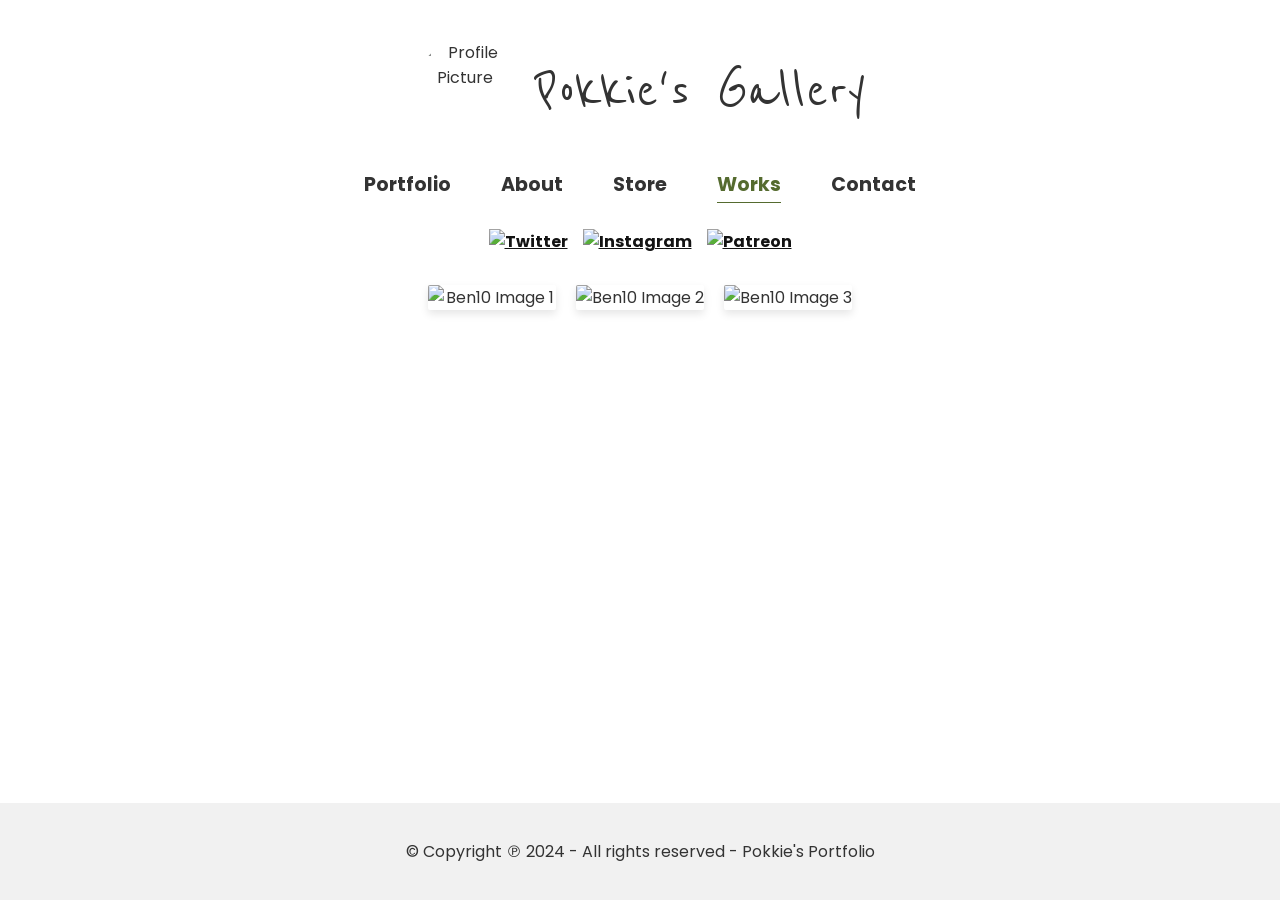
==== commissions.html @ a72106c8 "Add files via upload" ====
<!DOCTYPE html>
<html lang="pt-BR">

<head>
    <meta charset="UTF-8">
    <meta name="viewport" content="width=device-width, initial-scale=1.0">
    <title>Gallery Pokkie</title>
    <link rel="stylesheet" href="styles.css">
    <link rel="icon" href="img/pfp.png">
    <link href="https://fonts.googleapis.com/css2?family=Poppins:wght@400&display=swap" rel="stylesheet">
    <link rel="preconnect" href="https://fonts.googleapis.com">
    <link rel="preconnect" href="https://fonts.gstatic.com" crossorigin>
    <link href="https://fonts.googleapis.com/css2?family=Reenie+Beanie&display=swap" rel="stylesheet">
    <link rel="stylesheet" href="https://cdn.jsdelivr.net/npm/locomotive-scroll@4.1.3/dist/locomotive-scroll.min.css">
</head>

<body>
    <div class="container" data-scroll-container>
        <header>
            <div class="header-content">
                <img src="img/pfp.png" alt="Profile Picture" class="profile-pic">
                <h1 class="reenie-beanie-regular header-title">Pokkie's Gallery</h1>
            </div>
        </header>
        <nav>
            <ul>
                <li><a href="index.html">Portfolio</a></li>
                <li><a href="about.html">About</a></li>
                <li><a href="terms.html">Store</a></li>
                <li class="selected"><a href="works.html">Works</a></li>
                <li><a href="contact.html">Contact</a></li>
            </ul>
        </nav>
        <div class="social-links">
            <a href="https://twitter.com/saypokkie" target="_blank"><img src="img/tt.png" alt="Twitter"></a>
            <a href="https://www.instagram.com/saypokkie/" target="_blank"><img src="img/insta.png" alt="Instagram"></a>
            <a href="https://www.patreon.com/saypokkie" target="_blank"><img src="img/patreon.png" alt="Patreon"></a>
        </div>
        <main>
            <section class="portfolio-ben10">
                <div class="portfolio-ben10-grid">
                    <!-- Adicione suas imagens do portfólio aqui -->
                    <img src="img\comms\comms1.png" data-full="img\comms\comms1.png" alt="Ben10 Image 1"
                        data-title="Ghaell the Duck" data-date="18/12/2023" data-about="To be added"
                        data-history="To be added">
                    <img src="img\comms\comms2.png" data-full="img\comms\comms2.png" alt="Ben10 Image 2"
                        data-title="Ghaell the Duck with hat" data-date="18/12/2023" data-about="To be added"
                        data-history="To be added">
                    <img src="img\comms\comms3.png" data-full="img\comms\comms3.png" alt="Ben10 Image 3"
                        data-title="Ghaell's Family" data-date="21/12/2023" data-about="To be added"
                        data-history="To be added">
                </div>
            </section>
        </main>
        <footer>
            <p>&copy; Copyright ℗ 2024 - All rights reserved - Pokkie's Portfolio</p>
        </footer>
    </div>

    <div id="lightbox" class="lightbox">
        <span class="prev">&lt;</span>
        <span class="next">&gt;</span>
        <span class="close">&times;</span>
        <div class="lightbox-content">
            <img id="lightbox-img">
            <div class="info-box">
                <h2 id="lightbox-title"></h2>
                <p id="lightbox-date"></p>
                <div>
                    <h3>About:</h3>
                    <p id="lightbox-about"></p>
                </div>
                <div>
                    <h3>History:</h3>
                    <p id="lightbox-history"></p>
                </div>
            </div>
        </div>
    </div>
    <script src="https://cdn.jsdelivr.net/npm/locomotive-scroll@4.1.3/dist/locomotive-scroll.min.js"></script>
    <script src="https://code.jquery.com/jquery-3.6.0.min.js"></script>
    <script src="https://cdn.jsdelivr.net/npm/elevatezoom-plus@1.1.21/jquery.elevatezoom.min.js"></script>
    <script src="script.js"></script>
</body>

</html>
---- styles.css ----
html {
    scroll-behavior: smooth;
}

body {
    display: flex;
    flex-direction: column;
    min-height: 100vh;
    margin: 0;
    padding: 0;
    font-family: 'Poppins', sans-serif;
    background-color: #fff;
    color: #333;
}

.container {
    flex: 1;
    display: flex;
    flex-direction: column;
}

[data-scroll-container] {
    overflow: hidden;
}

.fixed-position {
    position: fixed;
    width: 100%;
    overflow: hidden;
}

#page-content {
    flex: 1;
    transition: filter 0.3s ease;
}

.blur {
    filter: blur(5px);
}

header {
    background-color: #fff;
    padding: 20px;
    text-align: center;
}

.header-content {
    display: flex;
    align-items: center;
    justify-content: center;
    flex-wrap: wrap;
    margin-top: 20px;
}

.profile-pic {
    border-radius: 50%;
    width: 100px;
    height: 100px;
    margin-right: 20px;
}

header h1 {
    font-size: 3em;
    margin: 0;
}

nav {
    background-color: #fff;
    padding: 10px 0;
}

nav ul {
    list-style: none;
    margin: 0;
    padding: 0;
    display: flex;
    justify-content: center;
    flex-wrap: nowrap;
    gap: 20px;
}

nav ul li {
    margin: 0 15px;
}

nav ul li a {
    color: #333;
    text-decoration: none;
    font-size: 1.2em;
    position: relative;
}

nav ul li.selected a {
    color: #556B2F;
    text-decoration: none;
}

nav ul li.selected a::after {
    content: '';
    position: absolute;
    left: 0;
    bottom: -5px;
    width: 100%;
    height: 1px;
    background-color: #556B2F;
}

nav ul li a:hover,
nav ul li a:focus {
    color: #556B2F;
}

.social-links {
    display: flex;
    justify-content: center;
    gap: 15px;
    margin: 20px 0;
    margin-bottom: 11px;
    flex-wrap: nowrap;
}

.social-links img {
    width: 27px;
    height: 27px;
}

main {
    flex: 1;
    padding: 0 20px 20px;
    max-width: 1200px;
    margin: 0 auto;
}

.portfolio {
    text-align: center;
    margin-top: 20px;
}

.portfolio-grid {
    column-count: 3;
    column-gap: 20px;
    margin-top: 20px;
}

.portfolio-grid img {
    width: 100%;
    height: auto;
    margin-bottom: 20px;
    border-radius: 2px;
    box-shadow: 0 4px 8px rgba(0, 0, 0, 0.1);
    display: block;
}

body.fixed {
    overflow: hidden;
}

.lightbox {
    display: none; /* Esconde o lightbox inicialmente */
    position: fixed;
    z-index: 1000;
    left: 0;
    top: 0;
    width: 100%;
    height: 100%;
    overflow: auto;
    background-color: rgba(0,0,0,0.9); /* Cor de fundo com opacidade */
    justify-content: center;
    align-items: center;
}

.lightbox-content {
    display: flex;
    flex-direction: row;
    align-items: center;
    justify-content: center;
    width: 95%; /* Aumente a largura geral */
    height: 85%;
    max-width: 90%; /* Aumente a largura máxima */
    max-height: 90%;
    box-sizing: border-box;
    overflow: hidden;
}

.lightbox-content img {
    max-width: 100%;
    max-height: 100%;
    object-fit: contain;
    margin-right: 20px;
    box-sizing: border-box;
}

.info-box {
    color: white;
    max-width: 40%;
    max-height: 100%;
    overflow-y: auto;
    box-sizing: border-box;
}

.info-box h2,
.info-box p {
    margin: 0;
    margin-bottom: 10px;
}

.lightbox .prev,
.lightbox .next,
.lightbox .close {
    position: absolute;
    color: white;
    font-size: 2em;
    cursor: pointer;
    padding: 10px;
}

.lightbox .prev,
.lightbox .next {
    top: 50%;
    width: auto;
    padding: 16px;
    margin-top: -22px;
    font-weight: bold;
    font-size: 20px;
    transition: 0.6s ease;
    border-radius: 0 3px 3px 0;
    user-select: none;
    background-color: rgba(0,0,0,0.4);
}

.lightbox .prev {
    left: 20px;
    border-radius: 3px 0 0 3px;
}

.lightbox .next {
    right: 20px;
    border-radius: 0 3px 3px 0;
}

.lightbox .prev:hover,
.lightbox .next:hover {
    background-color: rgba(0,0,0,0.8);
}

.lightbox .close {
    position: absolute;
    top: 20px;
    right: 35px;
    color: #fff;
    font-size: 40px;
    font-weight: bold;
    transition: 0.3s;
}

.lightbox .close:hover,
.lightbox .close:focus {
    color: #bbb;
    text-decoration: none;
    cursor: pointer;
}

@media screen and (max-width: 1600px) {
    .lightbox-content {
        flex-direction: row;
        align-items: center;
    }

    .lightbox-content img {
        max-width: 90%;
        max-height: 90%;
        margin-right: 0;
        margin-bottom: 20px;
    }

    .info-box {
        color: white;
        max-width: 100%;
        max-height: 100%;
        overflow-y: auto;
        box-sizing: border-box;
        margin-left: 1em;
        word-wrap: break-word;
        overflow-wrap: break-word;
        white-space: normal;
    }

    .info-box h2,
    .info-box h3 { /* Adiciona h3 aqui */
        font-size: 1.5em;
    }

    .info-box p {
        font-size: 1em;
    }

}

@media screen and (max-width: 1450px) {
    .lightbox-content {
        flex-direction: column;
        align-items: center;
    }

    .lightbox-content img {
        max-width: 100%;
        max-height: 70%;
        margin-right: 0;
        margin-bottom: 20px;
    }

    .info-box {
        max-width: 100%;
        word-wrap: break-word;
        overflow-wrap: break-word;
        white-space: normal;
    }

    .info-box h2,
    .info-box h3 { /* Adiciona h3 aqui */
        font-size: 1.2em;
    }

    .info-box p {
        font-size: 0.9em;
    }
}

footer {
    text-align: center;
    padding: 20px;
    background-color: #f1f1f1;
    color: #333;
    margin-top: auto;
}

.works {
    display: flex;
    flex-direction: column;
    align-items: center;
    gap: 20px;
    padding: 20px;
}

.work-block {
    display: flex;
    align-items: center;
    gap: 20px;
    width: 80%;
    border: 1px solid #ddd;
    padding: 10px;
    border-radius: 5px;
    box-shadow: 0 4px 8px rgba(0, 0, 0, 0.1);
    text-decoration: none;
}

.work-block img {
    width: 150px;
    height: auto;
    border-radius: 5px;
}

.work-info {
    display: flex;
    flex-direction: column;
}

.work-title {
    display: block;
    font-size: 1.25em;
    margin-block-start: 1em;
    margin-block-end: 0.3em;
    margin-inline-start: 0px;
    margin-inline-end: 0px;
    font-weight: bold;
    unicode-bidi: isolate;
    color: #333;
    text-decoration-color: #333; /* Adicionado */
}

.work-subtitle {
    display: block;
    font-size: 1em;
    margin-block-start: 0em;
    margin-block-end: 0.5em;
    margin-inline-start: 0px;
    margin-inline-end: 0px;
    font-weight: lighter;
    unicode-bidi: isolate;
    color: #7a7a7a;
    text-decoration-color: #7a7a7a; /* Adicionado */
}

.work-text {
    display: block;
    margin-block-start: 0.5em;
    margin-block-end: 1em;
    margin-inline-start: 0px;
    margin-inline-end: 0px;
    unicode-bidi: isolate;
    color: #afafaf;
    text-decoration-color: #afafaf; /* Adicionado */
}

.about-text {
    padding: 10px;
    padding-left: 20%;
    padding-right: 20%;
}

@media (max-width: 1200px) {
    .portfolio-grid, .portfolio-ben10-grid-2, .portfolio-ben10-grid {
        column-count: 3;
    }
}

@media (max-width: 768px) {
    .portfolio-grid, .portfolio-ben10-grid-2, .portfolio-ben10-grid {
        column-count: 2;
    }

    header h1 {
        font-size: 2em;
    }

    nav ul {
        flex-direction: row;
        flex-wrap: nowrap;
        align-items: center;
        gap: 10px;
    }

    nav ul li {
        margin: 0 10px;
    }

    nav ul li a {
        font-size: 1em;
    }

    .social-links {
        flex-direction: row;
        flex-wrap: nowrap;
        gap: 10px;
    }

    .about-text {
        padding: 10px;
        padding-left: 10%;
        padding-right: 10%;
    }

    .work-block {
        flex-direction: column;
        align-items: center;
    }

    .work-block img {
        width: 100px;
    }

    .work-info {
        align-items: center;
        text-align: center;
    }
}

@media (max-width: 480px) {
    .portfolio-grid, .portfolio-ben10-grid-2, .portfolio-ben10-grid {
        column-count: 2;
    }

    .profile-pic {
        width: 80px;
        height: 80px;
        margin-right: 10px;
    }

    header h1 {
        font-size: 1.5em;
    }

    .social-links {
        flex-direction: row;
        flex-wrap: nowrap;
        gap: 5px;
    }

    .social-links img {
        width: 24px;
        height: 24px;
    }

    nav ul {
        flex-direction: row;
        flex-wrap: nowrap;
        align-items: center;
        padding-left: 0px;
        gap: 5px;
    }

    nav ul li {
        margin: 0 5px;
    }

    nav ul li a {
        font-size: 0.9em;
    }

    .about-content {
        flex-direction: column;
        align-items: flex-start;
    }

    .about-intro {
        flex-direction: column;
        align-items: flex-start;
    }

    .about-intro img {
        margin-top: 20px;
    }

    .about-text {
        padding: 10px;
        padding-left: 10%;
        padding-right: 10%;
    }
    
    .story-text {
        padding: 10px;
        padding-left: 10px;
        padding-right: 10px;
    }

    .story-image {
        margin-top: 20px;
        width: 100%;
    }

    .work-block {
        flex-direction: column;
        align-items: center;
    }

    .work-block img {
        width: 100px;
    }

    .work-info {
        align-items: center;
        text-align: center;
    }
}

@media (max-width: 320px) {
    .portfolio-grid, .portfolio-ben10-grid-2, .portfolio-ben10-grid {
        column-count: 1;
        column-gap: 10px;
    }
    .about-text {
        padding: 10px;
        padding-left: 3%;
        padding-right: 3%;
    }
    
    .story-text {
        padding: 10px;
        padding-left: 10px;
        padding-right: 10px;
    }
}

.reenie-beanie-regular {
    font-family: "Reenie Beanie", cursive;
    font-weight: 400;
    font-style: normal;
    font-size: 4em;
}

.about-content {
    display: flex;
    flex-direction: column;
    align-items: center;
}

.about-title {
    font-size: 3em;
    margin-bottom: 20px;
    text-align: center;
}

.faq-title {
    font-size: 4em;
    margin-bottom: 20px;
    text-align: center;
    margin-top: 20px;
}

.about-intro {
    display: flex;
    flex-direction: column;
    align-items: center;
}

.about-image {
    margin-top: 20px;
    width: 40%;
    height: auto;
    border-radius: 2px;
    box-shadow: 0 4px 8px rgba(0, 0, 0, 0.1);
}

h3 {
    text-align: left;
}

.about .about-text, .about .story-text {
    text-align: center;
    line-height: 1.4;
    margin: 10px 0;
}

.story-text {
    padding: 10px;
    padding-left: 20px;
    padding-right: 20px;
}

.story-image {
    margin-top: 20px;
    width: 100%;
    height: auto;
    border-radius: 2px;
    box-shadow: 0 4px 8px rgba(0, 0, 0, 0.1);
}

@media (max-width: 768px) {
    .header-title {
        font-size: 3em;
        text-align: center;
    }

    .profile-pic {
        width: 80px;
        height: 80px;
        margin-right: 10px;
    }
}

@media (max-width: 480px) {
    .header-title {
        font-size: 2.5em;
    }

    .profile-pic {
        width: 60px;
        height: 60px;
        margin-right: 10px;
    }
    
    .work-title {
        text-align: center;
    }
}

@media (max-width: 320px) {
    .portfolio-grid {
        column-count: 1;
        column-gap: 10px;
    }

    .about-title {
        font-size: 3em;
        text-align: center;
    }

    .work-title {
        text-align: center;
    }
}

.contact-form {
    display: flex;
    flex-direction: column;
    align-items: left;
    max-width: 400px;
    margin: 0 auto;
    padding: 1rem;
    border: 1px solid #ffffff;
    border-radius: 5px;
    background-color: #ffffff;
}

.contact-form label {
    margin-top: 0.5rem;
    margin-bottom: 0.2rem;
    font-family: 'Poppins', sans-serif;
    font-weight: 400;
    color: #131313;
}

.contact-form input,
.contact-form textarea {
    width: 100%;
    padding: 0.5rem;
    margin-bottom: 1rem;
    border: 1px solid #ccc;
    border-radius: 5px;
    font-family: 'Poppins', sans-serif;
    align-self: center;
}

.contact-form button {
    padding: 0.8em 1.8em;
    border: 1px solid #556B2F;
    border-radius: 50px;
    background-color: #ffffff;
    color: #556B2F;
    font-family: 'Poppins', sans-serif;
    cursor: pointer;
    font-size: 1rem;
    margin: 0 auto;
    display: block;
}

.contact-form button:hover {
    background-color: #556B2F;
    color: #ffffff;
}

a {
    color: #131313;
    text-decoration: underline;
    font-weight: bold;
}
a:hover {
    text-decoration: underline;
    text-decoration-color: #131313;
}

.portfolio-ben10,
.portfolio-ben10-2 {
    text-align: center;
    margin-top: 20px;
}

.portfolio-ben10-grid {
    display: grid;
    grid-template-columns: repeat(3, 1fr); /* 3 colunas fixas */
    gap: 20px;
    margin-top: 20px;
    justify-items: center;
}

.portfolio-ben10-grid img {
    width: 100%;
    height: auto;
    border-radius: 2px;
    box-shadow: 0 4px 8px rgba(0, 0, 0, 0.1);
    transition: transform 0.3s ease, box-shadow 0.3s ease;
}

.portfolio-ben10-grid img:hover,
.portfolio-ben10-grid-2 img:hover {
    transform: scale(1.05);
    box-shadow: 0 8px 16px rgba(0, 0, 0, 0.2);
}

.portfolio-ben10-grid-2 {
    column-count: 3;
    column-gap: 20px; /* Ajuste o valor conforme necessário */
    margin-top: 20px;
}

.portfolio-ben10-grid-2 img {
    width: 100%;
    height: auto;
    margin-bottom: 20px;
    border-radius: 2px;
    box-shadow: 0 4px 8px rgba(0, 0, 0, 0.1);
    display: block;
}

/* Responsividade para telas menores */
@media (max-width: 720px) {
    .portfolio-ben10-grid-2, .portfolio-ben10-grid {
        column-count: 2;
    }
}

@media (max-width: 320px) {
    .portfolio-ben10-grid-2, .portfolio-ben10-grid {
        column-count: 1;
    }
}

@media (max-width: 720px) {
    .portfolio-ben10-grid {
        grid-template-columns: repeat(2, 1fr);
    }
}

@media (max-width: 320px) {
    .portfolio-ben10-grid {
        grid-template-columns: repeat(1, 1fr);
    }
}

.portfolio-missao {
    text-align: center;
    margin-top: 20px;
}

.portfolio-missao-grid {
    display: grid;
    grid-template-columns: repeat(2, minmax(0, 1fr)); /* 2 colunas fixas */
    gap: 10px;
    margin-top: 20px;
    justify-items: center;
}

.portfolio-missao-grid img {
    width: 80%; /* Reduz a largura das imagens para 80% */
    border-radius: 2px;
    box-shadow: 0 4px 8px rgba(0, 0, 0, 0.1);
    transition: transform 0.3s ease, box-shadow 0.3s ease;
}

.portfolio-missao-grid img:hover {
    transform: scale(1.05);
    box-shadow: 0 8px 16px rgba(0, 0, 0, 0.2);
}

#mailtoher {
    padding-left: 20%;
    padding-right: 20%;
}

.story-text {
    padding-left: 15%;
    padding-right: 15%;
}

/* Responsividade para telas menores */
@media (max-width: 720px) {
    .portfolio-missao-grid {
        grid-template-columns: repeat(1, 1fr);
    }
    #mailtoher {
        padding-left: 10%;
        padding-right: 10%;

    }
    .story-text {
        padding-left: 10%;
        padding-right: 10%;
    }

@media (max-width: 320px) {
    .portfolio-missao-grid {
        grid-template-columns: repeat(1, 1fr);
    }
    #mailtoher {
        padding-left: 0%;
        padding-right: 0%;
    }
    }
    .about-image {
        width: 60%;
    }
    .story-text {
        padding-left: 3%;
        padding-right: 3%;
    }

}

.price-cards {
    display: grid;
    grid-template-columns: repeat(auto-fit, minmax(250px, 1fr));
    gap: 15px;
    margin-top: 20px;
}

/* Ajustando o tamanho das imagens dentro dos cartões de preços */
.price-card img {
    width: 100%;
    height: auto;
    border-radius: 5px;
    box-shadow: 0 4px 8px rgba(0, 0, 0, 0.1);
    transition: transform 0.3s ease, box-shadow 0.3s ease;
}

/* Garantindo que o texto dentro dos cartões seja proporcional */
.price-card h3 {
    font-size: 1.5em;
    margin-top: 10px;
}

.price-card p {
    font-size: 1em;
    margin: 10px 0;
}

.price-card ul {
    padding-left: 20px;
    list-style-type: disc;
    font-size: 1em;
}

/* Ajustando a exibição em diferentes larguras de tela */
@media (max-width: 768px) {
    .price-cards {
        grid-template-columns: repeat(auto-fit, minmax(200px, 1fr));
        gap: 15px;
    }

    .price-card h3 {
        font-size: 1.2em;
    }

    .price-card p, .price-card ul {
        font-size: 0.9em;
    }
}

@media (max-width: 480px) {
    .price-cards {
        grid-template-columns: 1fr;
        gap: 10px;
    }

    .price-card h3 {
        font-size: 1em;
    }

    .price-card p, .price-card ul {
        font-size: 0.8em;
    }
}

.details {
    display: flex;
    justify-content: space-around;
    margin: 20px;
    margin-top: 3em;
}

.details-item {
    background-color: #f8f8f2;
    padding: 20px;
    border-radius: 5px;
    width: 45%;
    box-sizing: border-box;
}

.faq-title {
    font-family: 'Reenie Beanie', cursive;
    font-size: 4em;
    color: #000000;
}

.details h2 {
    font-size: 3em;
    color: #000000; /* Ajuste a cor conforme necessário */
}

.details ul {
    padding-left: 20px;
    list-style-type: disc;
}

.details ul li {
    font-size: 1em;
    line-height: 1.5;
    color: #333; /* Ajuste a cor do texto conforme necessário */
}

.separator {
    width: 80%;
    height: 1px;
    background-color: #050e087a; /* Cor da barra de separação */
    margin: 10px auto; /* Espaço entre a barra e o texto */
}

.separator2 {
    width: 70%;
    height: 1px;
    background-color: #050e087a; /* Cor da barra de separação */
    margin: 10px auto; /* Espaço entre a barra e o texto */
}
.separator3 {
    width: 100%;
    height: 1px;
    background-color: #050e087a; /* Cor da barra de separação */
    margin: 10px auto; /* Espaço entre a barra e o texto */
    margin-top: 2em;
    margin-bottom: 2em;
}

section {
    display: block;
    unicode-bidi: isolate;
    margin-bottom: 2em;
}

/* Ajustes responsivos */
@media (max-width: 768px) {
    .details {
        flex-direction: column;
        align-items: center;
    }

    .details-item {
        width: 90%;
        margin-bottom: 20px;
    }

    .faq-title {
        font-size: 1.5em;
    }

    .details ul li {
        font-size: 0.9em;
    }
}

@media (max-width: 480px) {
    .faq-title {
        font-size: 1.2em;
    }

    .details ul li {
        font-size: 0.8em;
    }
}
/* Estilos para a seção de Perguntas Frequentes */
.faq {
    background-color: #ffffff;
    padding: 20px;
    border-radius: 5px;
    margin: 20px 0;
}

.faq h2 {
    font-size: 4em;
    color: #000000; /* Ajuste a cor conforme necessário */
    margin-bottom: 20px;
    margin-block-start: 0;
}

.faq-item {
    margin-bottom: 10px;
}

.faq-item input {
    display: none;
}

.faq-item label {
    font-size: 1em;
    display: block;
    background: #fff;
    padding: 10px;
    border-radius: 5px;
    cursor: pointer;
    border: 1px solid #f8f8f2;
    transition: background 0.3s ease;
}

.faq-item input:checked + label {
    background: #f8f8f2;
}

.faq-item .faq-content {
    max-height: 0;
    opacity: 0;
    overflow: hidden;
    transition: max-height 0.5s ease, opacity 0.5s ease, transform 0.5s ease;
    transform: translateY(-10px);
    padding-left: 10px;
}

.faq-item input:checked + label + .faq-content {
    max-height: 1000px; /* Valor suficiente para o conteúdo expandido */
    opacity: 1;
    transform: translateY(0);
    padding: 10px 10px 10px 20px;
}

.faq-item .faq-content p {
    margin: 0;
}

/* Ajustes responsivos */
@media (max-width: 768px) {
    .faq h2 {
        font-size: 1.5em;
    }

    .faq-item label {
        font-size: 0.9em;
    }
}

@media (max-width: 480px) {
    .faq h2 {
        font-size: 2em;
        text-align: center;
    }

    .faq-item label {
        font-size: 0.8em;
    }
}


/* Estilos para o botão de "Voltar ao topo" */
#backToTop {
    display: none; /* Esconde o botão inicialmente */
    position: fixed;
    bottom: 20px;
    right: 30px;
    z-index: 99;
    font-size: 18px;
    border: none;
    outline: none;
    background-color: #000;
    color: white;
    cursor: pointer;
    padding: 15px;
    border-radius: 4px;
}

#backToTop:hover {
    background-color: #555;
}

#included  {

    margin-block-start: 0.2em;

}

#pleasenote {
    text-align: center;
    size: 2em;
}

#textnote {

    text-align: center;
    padding: 5px;
    padding-left: 20%;
    padding-right: 20%;

}

.donation-section {
    max-width: 400px; /* Largura menor para a div */
    margin: 0 auto;
    text-align: center; /* Centraliza o texto */
    margin-bottom: 1em;
    margin-top: 1em;
    background-color: #f8f8f2; /* Cor de fundo */
    border-radius: 15px; /* Bordas arredondadas */
    padding: 20px; /* Adiciona espaçamento interno */
}


.donation-section h3 {
    margin-bottom: 10px;
    font-size: 3em;
    text-align: center;
    font-family: 'Reenie Beanie', cursive; /* Fonte Reenie Beanie */
    color: #131313;
    margin-top: 10px;
}

.donation-section p {
    margin-bottom: 20px;
    font-family: 'Poppins', sans-serif;
    font-size: 1em;
    color: #131313;
}

.donation-buttons {
    display: flex;
    flex-direction: column;
    align-items: center; /* Centraliza os botões */
}

.donation-button {
    display: flex;
    align-items: center;
    justify-content: center;
    width: 100%; /* Largura total do contêiner */
    max-width: 300px; /* Largura máxima dos botões */
    padding: 0.8em 3em; /* Mais largo horizontalmente */
    margin: 10px 0;
    border: 1px solid #556B2F;
    border-radius: 50px;
    background-color: #ffffff;
    color: #556B2F;
    text-decoration: none;
    font-family: 'Poppins', sans-serif;
    font-size: 1rem;
    cursor: pointer;
    transition: background-color 0.3s ease, color 0.3s ease;
}


.donation-button:hover {
    background-color: #556B2F;
    color: #ffffff;
    text-decoration: none;
}

.waitlist-container {
    display: flex;
    flex-direction: column;
    align-items: center;
    justify-content: center;
    width: 100%;
    margin: 20px 0; /* Ajuste o espaço acima e abaixo do contêiner */
}

#waitnote {
    font-family: 'Poppins', sans-serif;
    font-size: 1.1rem;
    color: #333;
    margin-bottom: 10px; /* Espaço entre o texto e o botão */
}

.waitlist-button {
    display: flex;
    align-items: center;
    justify-content: center;
    max-width: 150px; /* Largura máxima do botão */
    padding: 0.8em 2em; /* Mais largo horizontalmente */
    margin: 10px 0; /* Ajuste para espaço acima e abaixo do botão */
    border: 1px solid #556B2F;
    border-radius: 50px;
    background-color: #ffffff;
    color: #556B2F;
    text-decoration: none;
    font-family: 'Poppins', sans-serif;
    font-size: 1rem;
    cursor: pointer;
    transition: background-color 0.3s ease, color 0.3s ease;
}

.waitlist-button:hover {
    background-color: #556B2F;
    color: #ffffff;
    text-decoration: none;
}

.donation-button img {
    margin-right: 10px; /* Espaço entre o ícone e o texto */
    width: 24px; /* Ajuste conforme necessário */
    height: 24px; /* Ajuste conforme necessário */
}

@media screen and (max-width: 460px) {
    .donation-button {
        max-width: 250px; /* Largura máxima reduzida para telas menores */
        padding: 0.6em 2em; /* Redução do espaçamento horizontal */
        font-size: 0.9rem; /* Redução do tamanho da fonte */
    }
}

@media screen and (max-width: 360px) {
    .donation-button {
        max-width: 150px; /* Largura máxima reduzida para telas menores */
        padding: 0.6em 2em; /* Redução do espaçamento horizontal */
        font-size: 0.9rem; /* Redução do tamanho da fonte */
    }
}

/* Estilos para a seção de termos e condições */
.terms-section {
    padding: 40px;
    background: #f9f9f9;
    border-radius: 10px;
    margin: 20px auto;
    max-width: 800px;
    box-shadow: 0 3px 6px rgba(0, 0, 0, 0.1);
    animation: slideInDown 0.5s ease-in-out;
}

.terms-title {
    font-size: 2.5em;
    text-align: center;
    margin: 20px 0;
    color: #191d11;
    font-family: "Reenie Beanie", cursive;
    animation: slideInDown 0.5s ease-in-out;
    margin-top: 0px;
}

.terms-list {
    list-style: none;
    padding: 0;
    animation: fadeInUp 0.5s ease-in-out;
}

.terms-list li {
    background: #fff;
    border-left: 5px solid #556B2F;
    padding: 25px;
    margin-bottom: 25px;
    border-radius: 8px;
    box-shadow: 0 2px 4px rgba(0, 0, 0, 0.1);
}

.terms-list li h3 {
    margin-top: 0;
    font-size: 1.7em;
    color: #333;
    font-family: 'Poppins', sans-serif;
}

.terms-list li p {
    font-size: 1.1em;
    color: #555;
    line-height: 1.6;
    font-family: 'Poppins', sans-serif;
}

/* Botões */
.button-container {
    text-align: center;
    margin-top: 30px;
}

.accept-button, .decline-button {
    padding: 0.8em 2em;
    border: 1px solid #556B2F;
    border-radius: 50px;
    background-color: #fff;
    color: #556B2F;
    font-family: 'Poppins', sans-serif;
    cursor: pointer;
    font-size: 1rem;
    margin: 0 5px;
    display: inline-block;
    transition: background-color 0.3s, color 0.3s;
}

.accept-button:hover, .decline-button:hover {
    background-color: #556B2F;
    color: #ffffff;
}

/* Animações */
@keyframes fadeIn {
    from { opacity: 0; }
    to { opacity: 1; }
}

@keyframes slideInDown {
    from {
        opacity: 0;
        transform: translateY(-50px);
    }
    to {
        opacity: 1;
        transform: translateY(0);
    }
}

@keyframes fadeInUp {
    from {
        opacity: 0;
        transform: translateY(20px);
    }
    to {
        opacity: 1;
        transform: translateY(0);
    }
}

/* Estilos responsivos */
@media (max-width: 768px) {
    .header-title {
        font-size: 2em;
    }

    .terms-title {
        font-size: 2em;
    }

    .terms-list li h3 {
        font-size: 1.4em;
    }

    .terms-list li p {
        font-size: 1em;
    }

    .accept-button, .decline-button {
        font-size: 0.9rem;
        padding: 0.7em 1.5em;
    }
}

@media (max-width: 420px) {
    .accept-button, .decline-button {
        display: block;
        width: 80%;
        margin: 10px auto;
    }
}
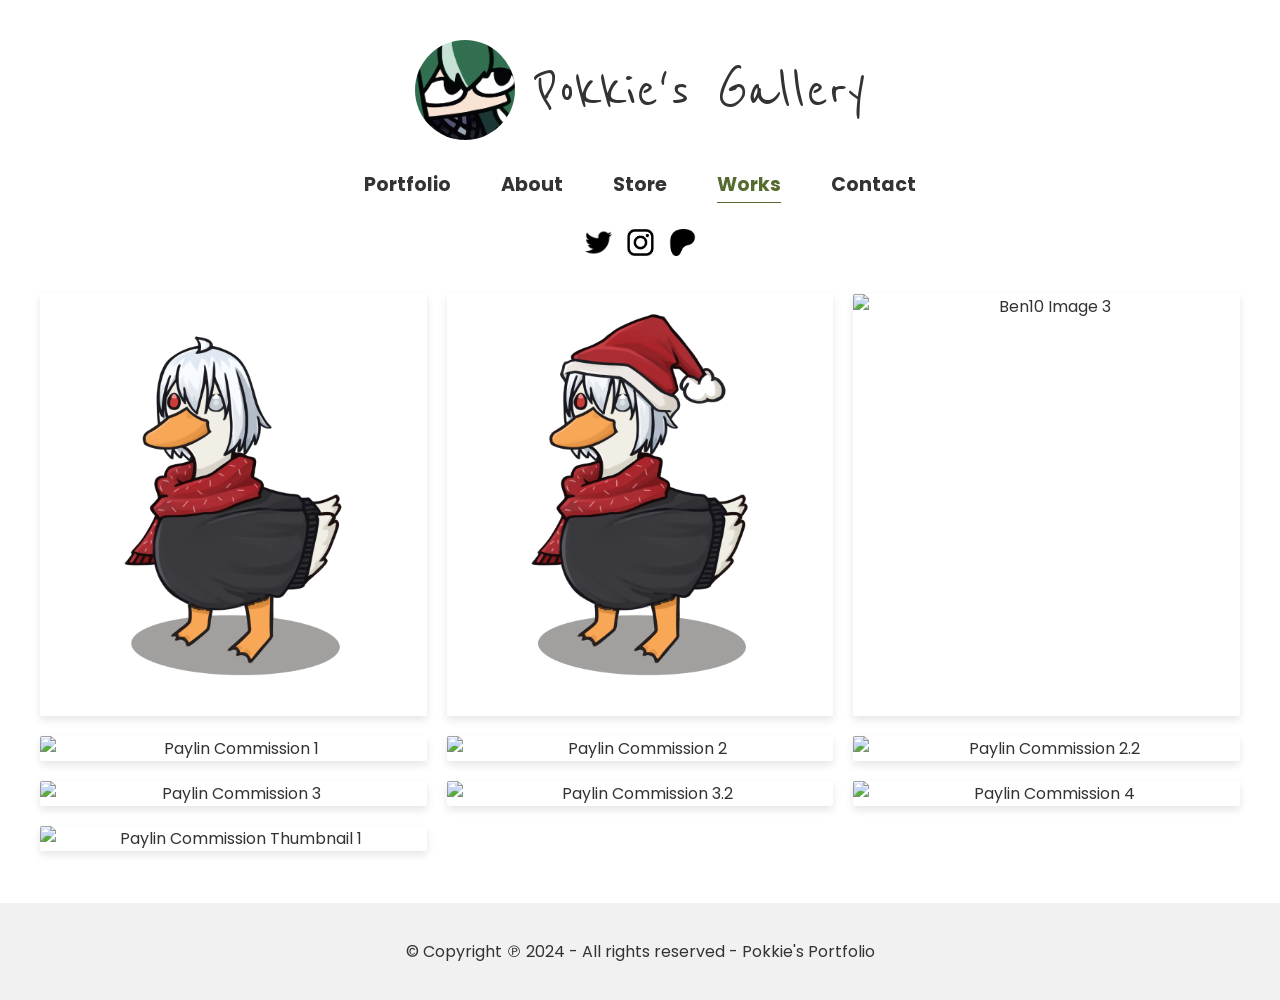
==== commit ceaa7285: "Add files via upload" ====
--- a/commissions.html
+++ b/commissions.html
@@ -49,6 +49,27 @@
                     <img src="img\comms\comms3.png" data-full="img\comms\comms3.png" alt="Ben10 Image 3"
                         data-title="Ghaell's Family" data-date="21/12/2023" data-about="To be added"
                         data-history="To be added">
+                    <img src="img\comms\commspay1_thumbnail.jpg" data-full="img\comms\comms3.png" alt="Paylin Commission 1"
+                        data-title="Paylin Commission 1" data-date="24/07/2024" data-about="To be added"
+                        data-history="To be added">
+                    <img src="img\comms\commspay2_thumbnail.jpg" data-full="img\comms\comms3.png" alt="Paylin Commission 2"
+                        data-title="Paylin Commission 2" data-date="24/07/2024" data-about="To be added"
+                        data-history="To be added">
+                    <img src="img\comms\commspay2v2_thumbnail.jpg" data-full="img\comms\comms3.png" alt="Paylin Commission 2.2"
+                        data-title="Paylin Commission 2.2" data-date="24/07/2024" data-about="To be added"
+                        data-history="To be added">
+                    <img src="img\comms\commspay3_thumbnail.jpg" data-full="img\comms\comms3.png" alt="Paylin Commission 3"
+                        data-title="Paylin Commission 3" data-date="03/08/2024" data-about="To be added"
+                        data-history="To be added">
+                    <img src="img\comms\commspay3v2_thumbnail.jpg" data-full="img\comms\comms3.png" alt="Paylin Commission 3.2"
+                        data-title="Paylin Commission 3.2" data-date="03/08/2024" data-about="To be added"
+                        data-history="To be added">
+                    <img src="img\comms\commspay4_thumbnail.jpg" data-full="img\comms\comms3.png" alt="Paylin Commission 4"
+                        data-title="Paylin Commission 4" data-date="03/08/2024" data-about="To be added"
+                        data-history="To be added">
+                    <img src="img\comms\cthumb1_thumbnail.jpg" data-full="img\comms\comms3.png" alt="Paylin Commission Thumbnail 1"
+                        data-title="Paylin Commission Thumbnail 1" data-date="04/07/2024" data-about="To be added"
+                        data-history="To be added">
                 </div>
             </section>
         </main>
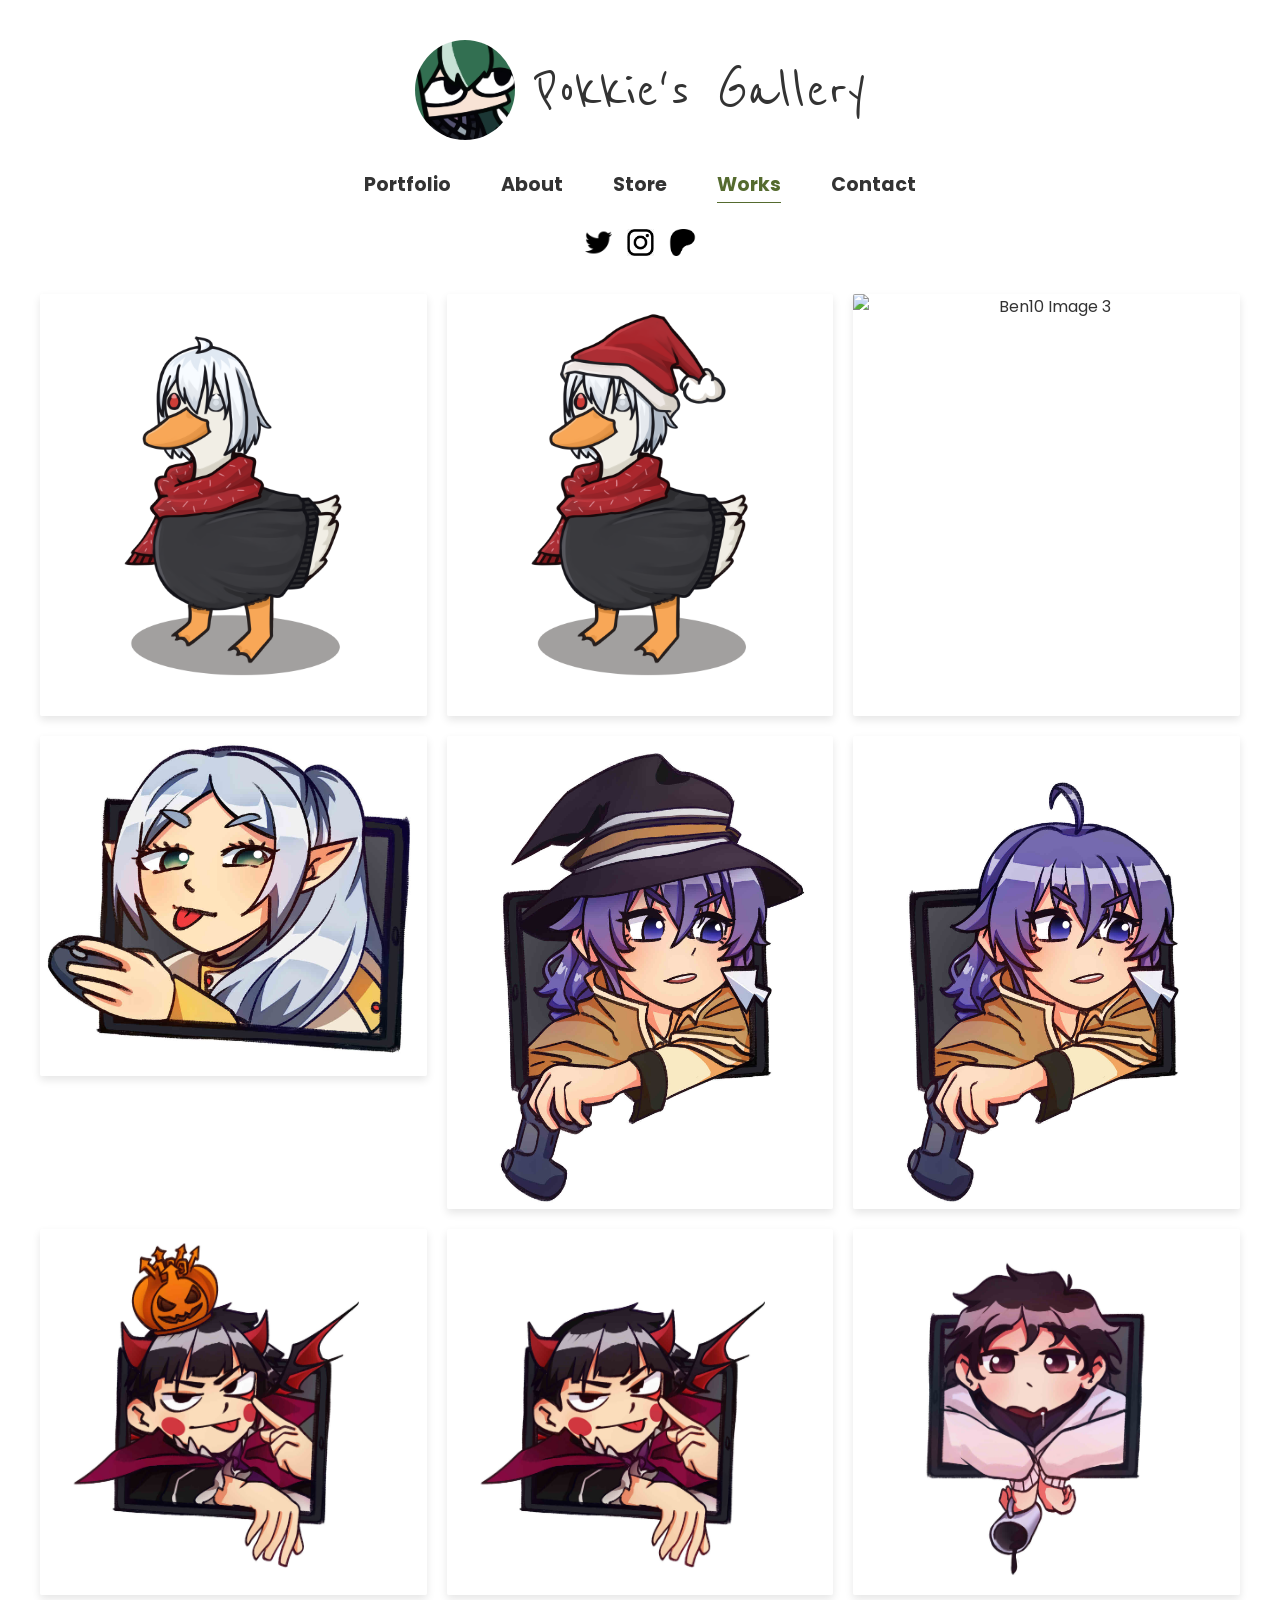
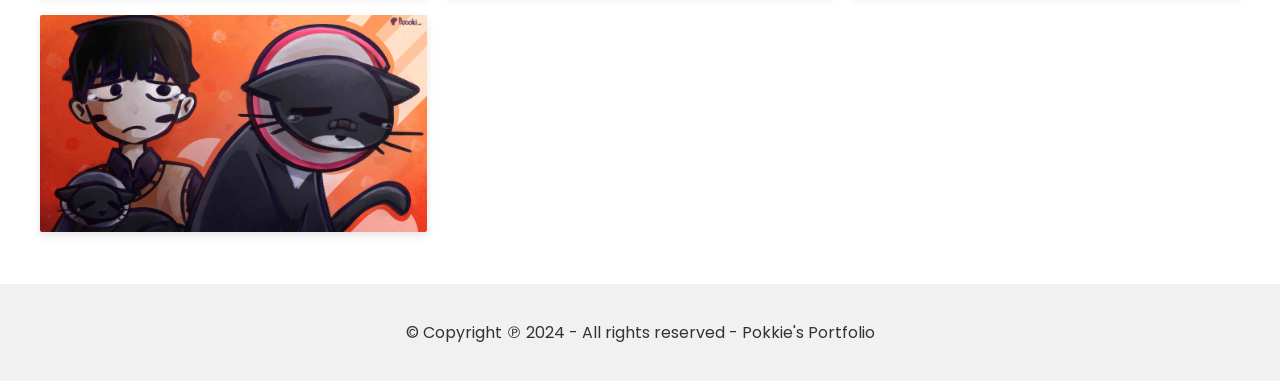
==== commit bd8e57ed: "Add files via upload" ====
--- a/commissions.html
+++ b/commissions.html
@@ -49,25 +49,25 @@
                     <img src="img\comms\comms3.png" data-full="img\comms\comms3.png" alt="Ben10 Image 3"
                         data-title="Ghaell's Family" data-date="21/12/2023" data-about="To be added"
                         data-history="To be added">
-                    <img src="img\comms\commspay1_thumbnail.jpg" data-full="img\comms\comms3.png" alt="Paylin Commission 1"
+                    <img src="thumbnail\commspay1_thumbnail.jpg" data-full="img\comms\comms3.png" alt="Paylin Commission 1"
                         data-title="Paylin Commission 1" data-date="24/07/2024" data-about="To be added"
                         data-history="To be added">
-                    <img src="img\comms\commspay2_thumbnail.jpg" data-full="img\comms\comms3.png" alt="Paylin Commission 2"
+                    <img src="thumbnail\commspay2_thumbnail.jpg" data-full="img\comms\comms3.png" alt="Paylin Commission 2"
                         data-title="Paylin Commission 2" data-date="24/07/2024" data-about="To be added"
                         data-history="To be added">
-                    <img src="img\comms\commspay2v2_thumbnail.jpg" data-full="img\comms\comms3.png" alt="Paylin Commission 2.2"
+                    <img src="thumbnail\commspay2v2_thumbnail.jpg" data-full="img\comms\comms3.png" alt="Paylin Commission 2.2"
                         data-title="Paylin Commission 2.2" data-date="24/07/2024" data-about="To be added"
                         data-history="To be added">
-                    <img src="img\comms\commspay3_thumbnail.jpg" data-full="img\comms\comms3.png" alt="Paylin Commission 3"
+                    <img src="thumbnail\commspay3_thumbnail.jpg" data-full="img\comms\comms3.png" alt="Paylin Commission 3"
                         data-title="Paylin Commission 3" data-date="03/08/2024" data-about="To be added"
                         data-history="To be added">
-                    <img src="img\comms\commspay3v2_thumbnail.jpg" data-full="img\comms\comms3.png" alt="Paylin Commission 3.2"
+                    <img src="thumbnail\commspay3v2_thumbnail.jpg" data-full="img\comms\comms3.png" alt="Paylin Commission 3.2"
                         data-title="Paylin Commission 3.2" data-date="03/08/2024" data-about="To be added"
                         data-history="To be added">
-                    <img src="img\comms\commspay4_thumbnail.jpg" data-full="img\comms\comms3.png" alt="Paylin Commission 4"
+                    <img src="thumbnail\commspay4_thumbnail.jpg" data-full="img\comms\comms3.png" alt="Paylin Commission 4"
                         data-title="Paylin Commission 4" data-date="03/08/2024" data-about="To be added"
                         data-history="To be added">
-                    <img src="img\comms\cthumb1_thumbnail.jpg" data-full="img\comms\comms3.png" alt="Paylin Commission Thumbnail 1"
+                    <img src="thumbnail\cthumb1_thumbnail.jpg" data-full="img\comms\comms3.png" alt="Paylin Commission Thumbnail 1"
                         data-title="Paylin Commission Thumbnail 1" data-date="04/07/2024" data-about="To be added"
                         data-history="To be added">
                 </div>
